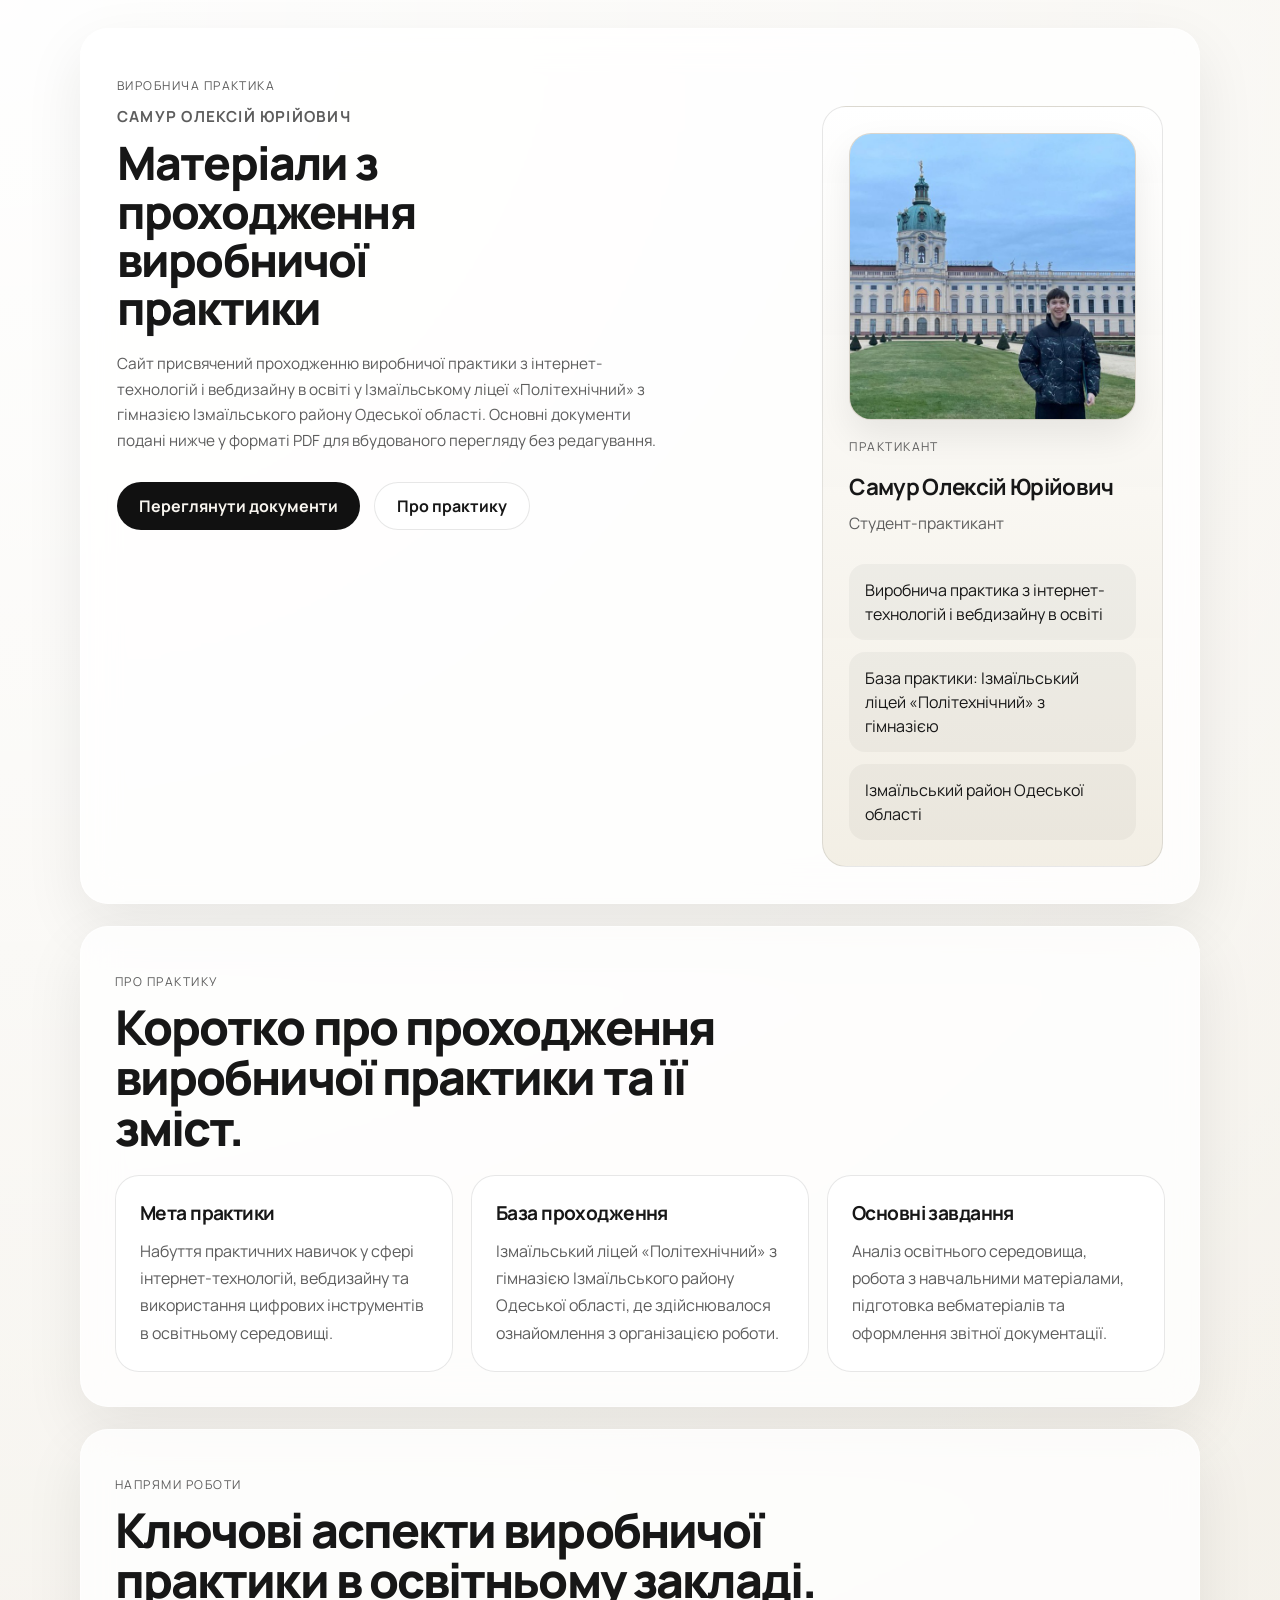
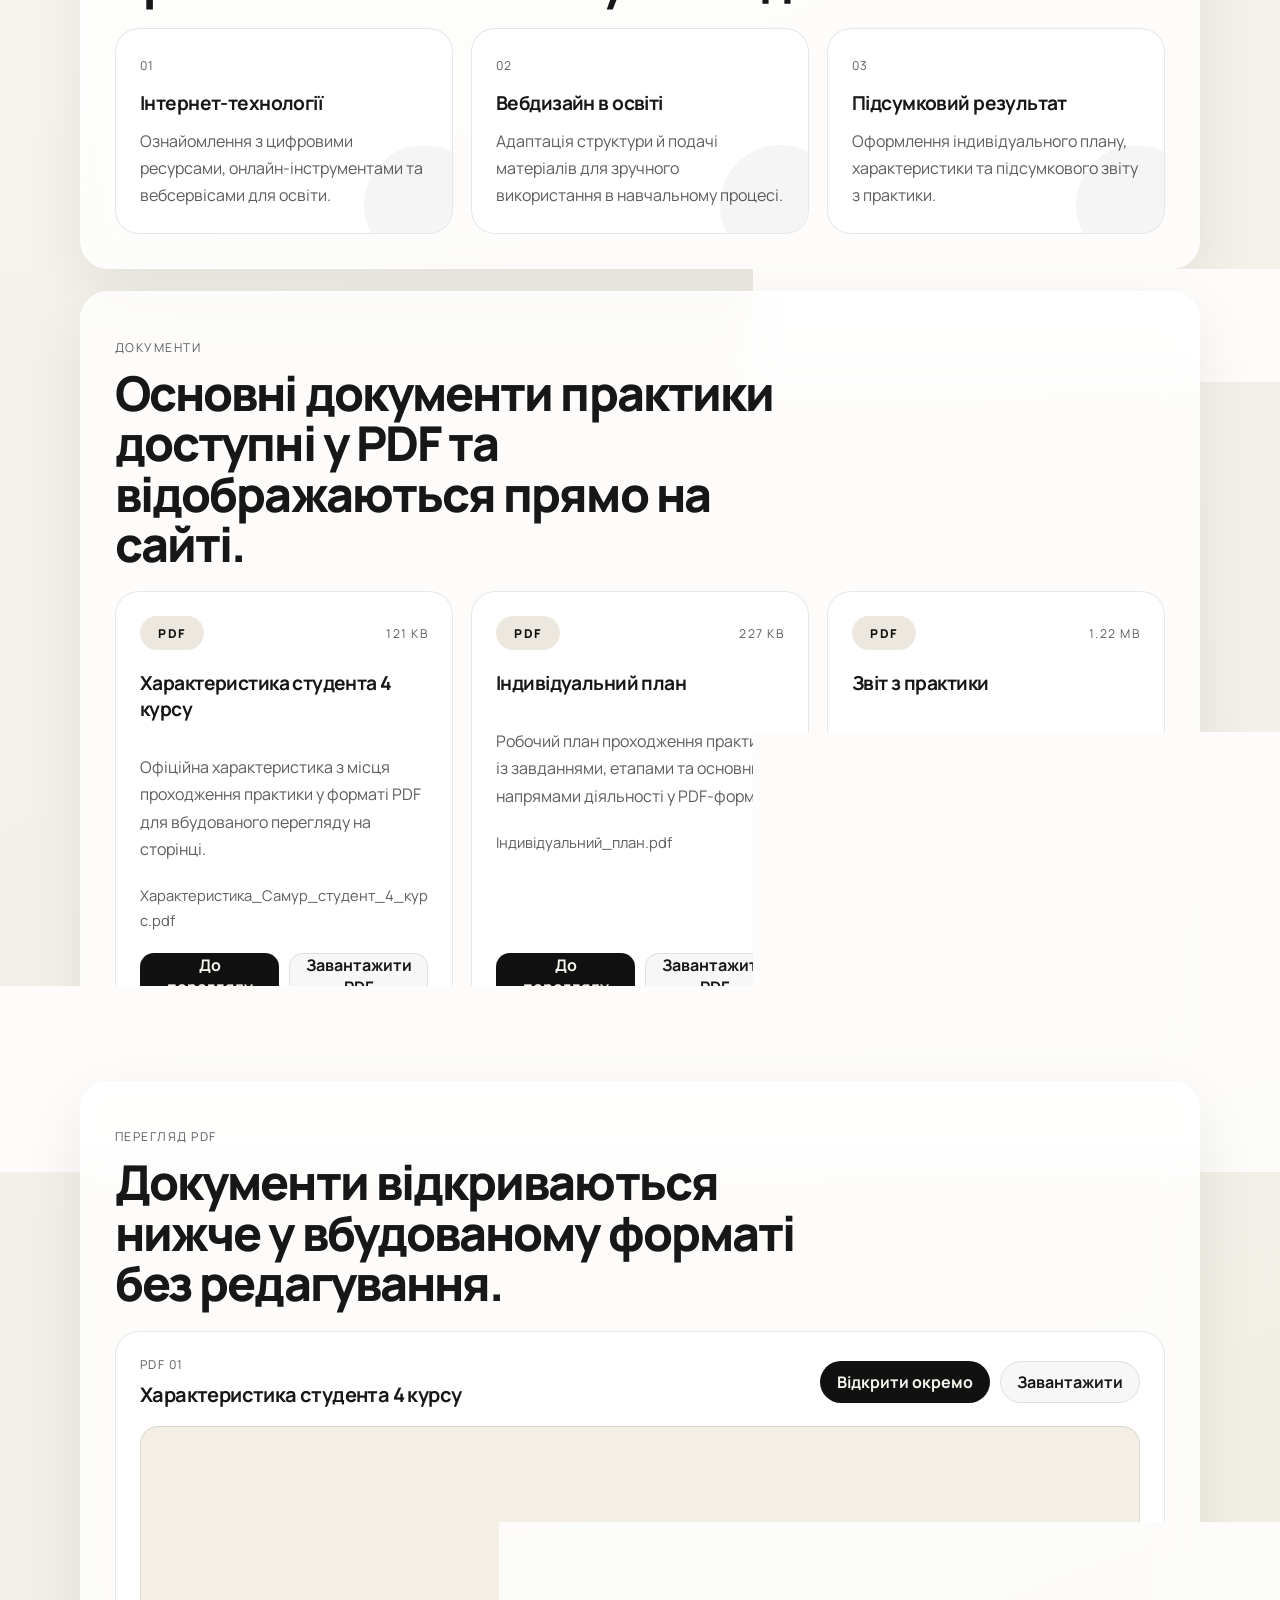
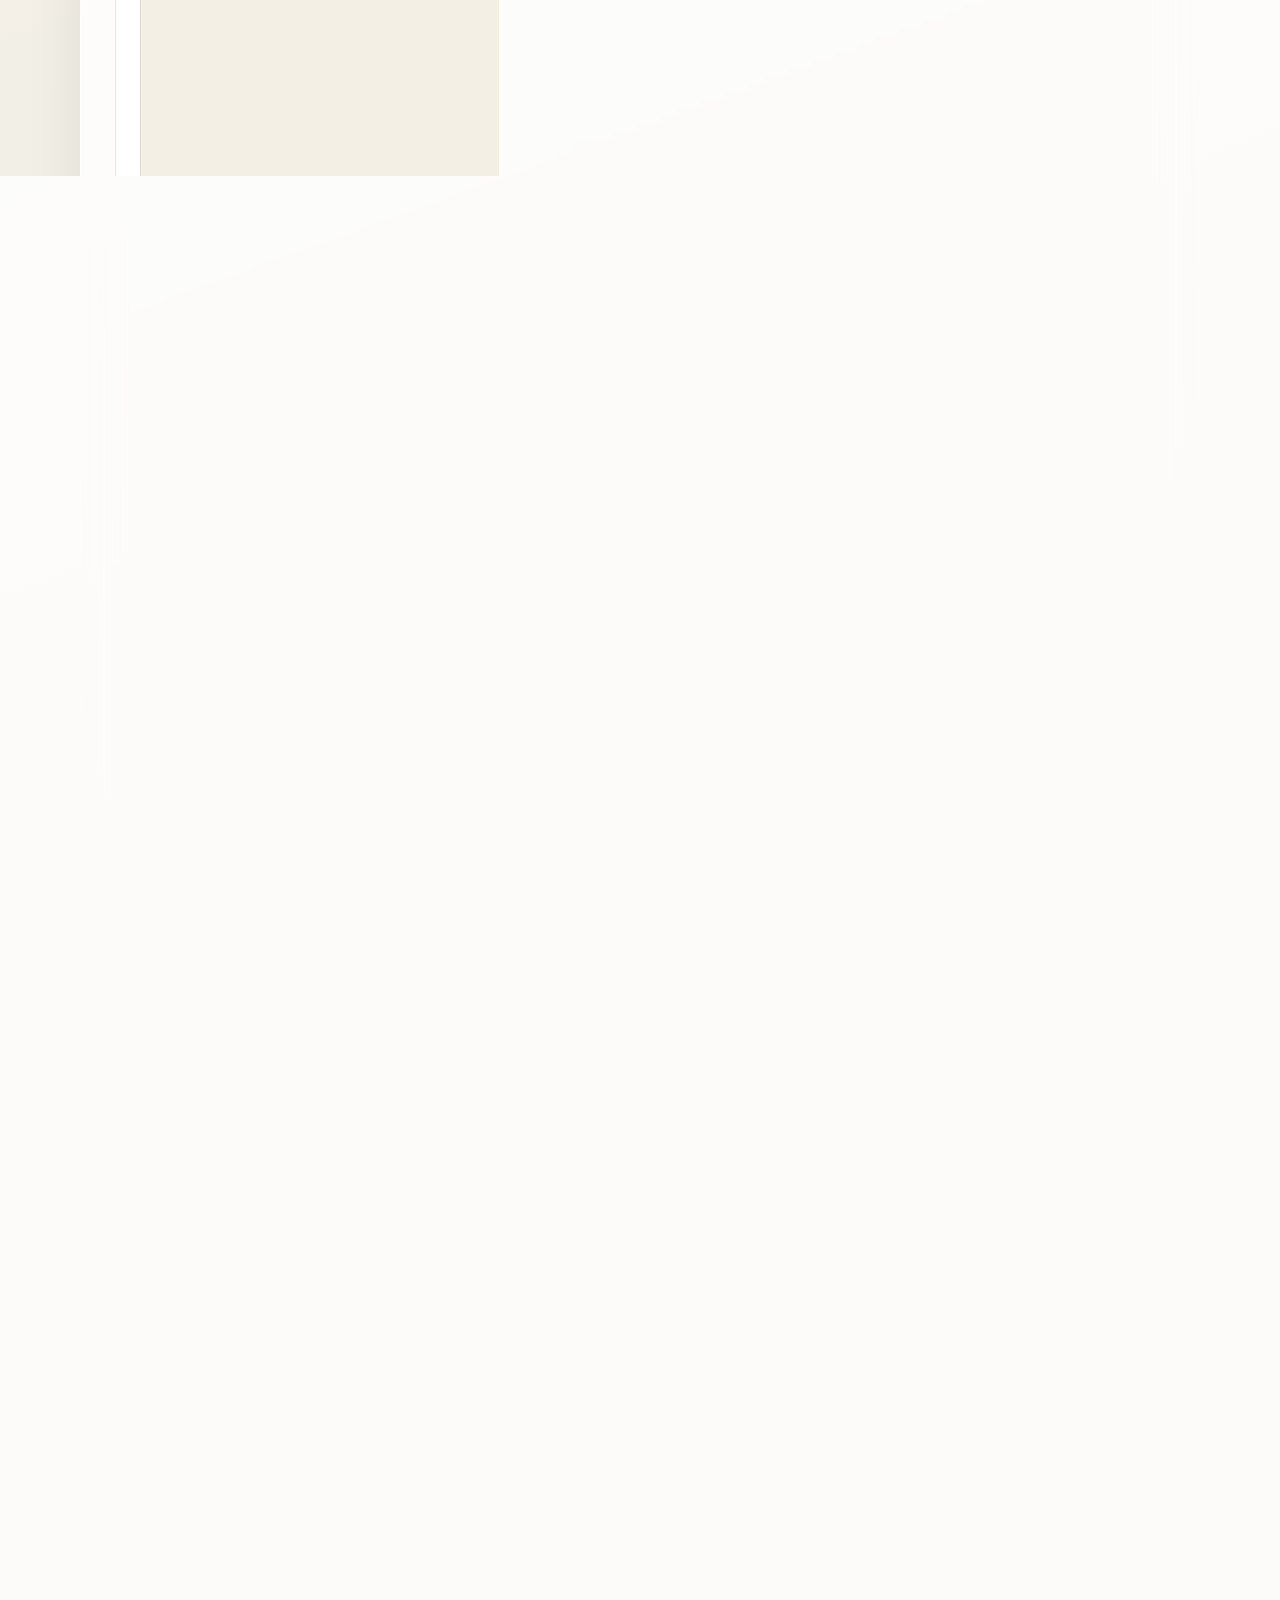
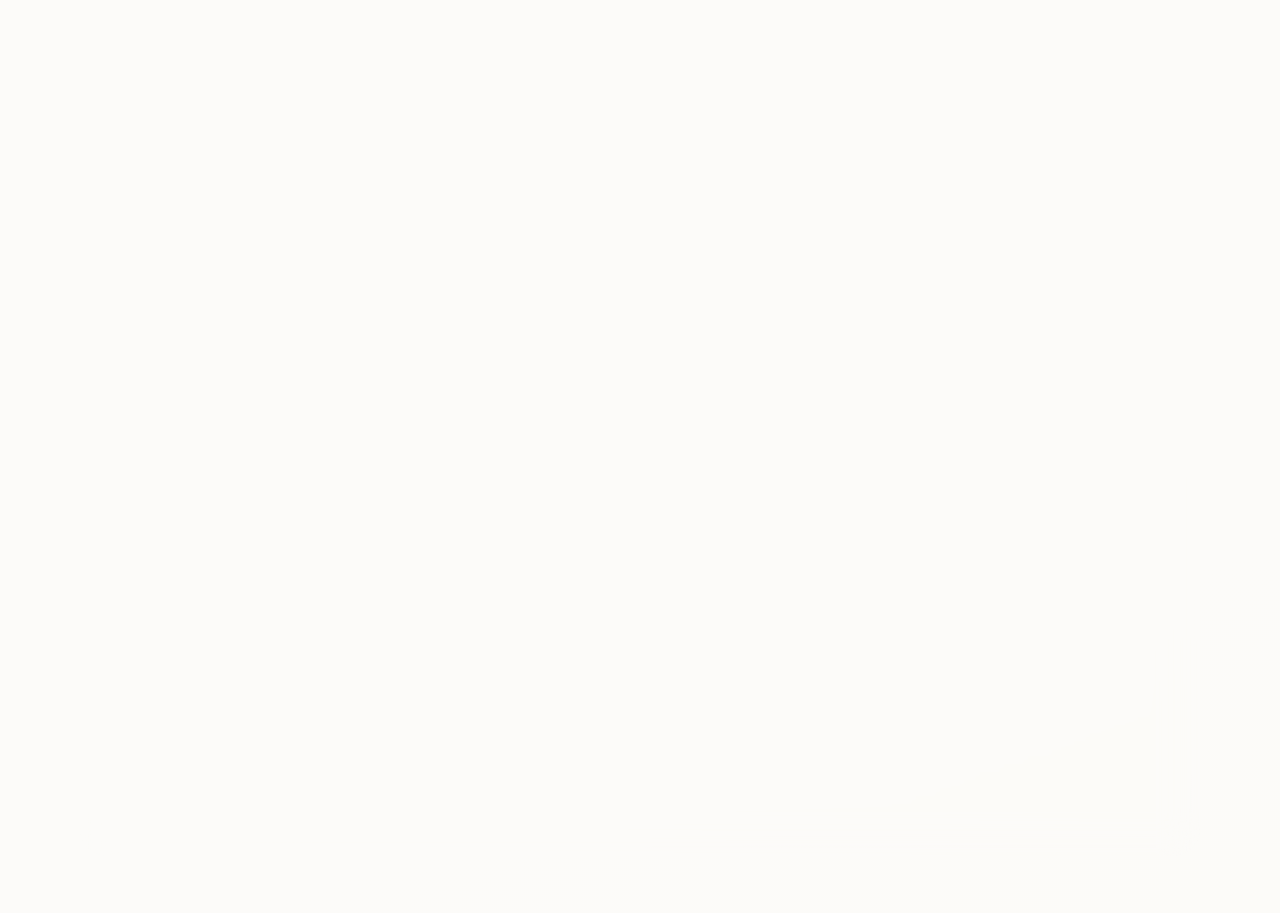
==== index.html @ f50f692e "Working website" ====
<!DOCTYPE html>
<html lang="uk">
<head>
    <meta charset="UTF-8">
    <meta name="viewport" content="width=device-width, initial-scale=1.0">
    <title>Матеріали виробничої практики</title>
    <link rel="preconnect" href="https://fonts.googleapis.com">
    <link rel="preconnect" href="https://fonts.gstatic.com" crossorigin>
    <link href="https://fonts.googleapis.com/css2?family=Manrope:wght@400;500;600;700;800&display=swap" rel="stylesheet">
    <link rel="stylesheet" href="styles.css">
</head>
<body>
    <div class="page-shell">
        <header class="hero">
            <p class="eyebrow">Виробнича практика</p>
            <div class="hero-layout">
                <div class="hero-copy">
                    <p class="hero-name">Самур Олексій Юрійович</p>
                    <h1>Матеріали з проходження виробничої практики</h1>
                    <p class="hero-text">
                        Сайт присвячений проходженню виробничої практики з інтернет-технологій
                        і вебдизайну в освіті у Ізмаїльському ліцеї «Політехнічний» з гімназією
                        Ізмаїльського району Одеської області. Основні документи подані нижче
                        у форматі PDF для вбудованого перегляду без редагування.
                    </p>
                    <div class="hero-actions">
                        <a class="button button-dark" href="#documents">Переглянути документи</a>
                        <a class="button button-light" href="#about">Про практику</a>
                    </div>
                </div>
                <aside class="hero-card">
                    <figure class="hero-photo-wrap">
                        <img class="hero-photo" src="assets/profile-photo.jpg" alt="Самур Олексій Юрійович">
                    </figure>
                    <span class="card-label">Практикант</span>
                    <h2>Самур Олексій Юрійович</h2>
                    <p class="hero-role">Студент-практикант</p>
                    <ul class="facts">
                        <li>Виробнича практика з інтернет-технологій і вебдизайну в освіті</li>
                        <li>База практики: Ізмаїльський ліцей «Політехнічний» з гімназією</li>
                        <li>Ізмаїльський район Одеської області</li>
                    </ul>
                </aside>
            </div>
        </header>

        <main>
            <section class="section" id="about">
                <div class="section-heading">
                    <p class="section-label">Про практику</p>
                    <h2>Коротко про проходження виробничої практики та її зміст.</h2>
                </div>
                <div class="about-grid">
                    <article class="about-card">
                        <h3>Мета практики</h3>
                        <p>
                            Набуття практичних навичок у сфері інтернет-технологій, вебдизайну
                            та використання цифрових інструментів в освітньому середовищі.
                        </p>
                    </article>
                    <article class="about-card">
                        <h3>База проходження</h3>
                        <p>
                            Ізмаїльський ліцей «Політехнічний» з гімназією Ізмаїльського району
                            Одеської області, де здійснювалося ознайомлення з організацією роботи.
                        </p>
                    </article>
                    <article class="about-card">
                        <h3>Основні завдання</h3>
                        <p>
                            Аналіз освітнього середовища, робота з навчальними матеріалами,
                            підготовка вебматеріалів та оформлення звітної документації.
                        </p>
                    </article>
                </div>
            </section>

            <section class="section">
                <div class="section-heading">
                    <p class="section-label">Напрями роботи</p>
                    <h2>Ключові аспекти виробничої практики в освітньому закладі.</h2>
                </div>
                <div class="focus-grid">
                    <article class="focus-card">
                        <span class="focus-number">01</span>
                        <h3>Інтернет-технології</h3>
                        <p>Ознайомлення з цифровими ресурсами, онлайн-інструментами та вебсервісами для освіти.</p>
                    </article>
                    <article class="focus-card">
                        <span class="focus-number">02</span>
                        <h3>Вебдизайн в освіті</h3>
                        <p>Адаптація структури й подачі матеріалів для зручного використання в навчальному процесі.</p>
                    </article>
                    <article class="focus-card">
                        <span class="focus-number">03</span>
                        <h3>Підсумковий результат</h3>
                        <p>Оформлення індивідуального плану, характеристики та підсумкового звіту з практики.</p>
                    </article>
                </div>
            </section>

            <section class="section" id="documents">
                <div class="section-heading">
                    <p class="section-label">Документи</p>
                    <h2>Основні документи практики доступні у PDF та відображаються прямо на сайті.</h2>
                </div>
                <div class="documents-grid">
                    <article class="document-card">
                        <div class="document-top">
                            <span class="document-type">PDF</span>
                            <span class="document-size">121 KB</span>
                        </div>
                        <h3>Характеристика студента 4 курсу</h3>
                        <p>
                            Офіційна характеристика з місця проходження практики у форматі PDF
                            для вбудованого перегляду на сторінці.
                        </p>
                        <p class="document-name">Характеристика_Самур_студент_4_курс.pdf</p>
                        <div class="document-actions">
                            <a href="#pdf-characteristic">До перегляду</a>
                            <a href="pdfs/characteristic.pdf" download="Характеристика_Самур_студент_4_курс.pdf">Завантажити PDF</a>
                        </div>
                    </article>

                    <article class="document-card">
                        <div class="document-top">
                            <span class="document-type">PDF</span>
                            <span class="document-size">227 KB</span>
                        </div>
                        <h3>Індивідуальний план</h3>
                        <p>
                            Робочий план проходження практики із завданнями, етапами
                            та основними напрямами діяльності у PDF-форматі.
                        </p>
                        <p class="document-name">Індивідуальний_план.pdf</p>
                        <div class="document-actions">
                            <a href="#pdf-plan">До перегляду</a>
                            <a href="pdfs/plan.pdf" download="Індивідуальний_план.pdf">Завантажити PDF</a>
                        </div>
                    </article>

                    <article class="document-card">
                        <div class="document-top">
                            <span class="document-type">PDF</span>
                            <span class="document-size">1.22 MB</span>
                        </div>
                        <h3>Звіт з практики</h3>
                        <p>
                            Підсумковий звіт із результатами виконаної роботи під час
                            виробничої практики, підготовлений для вбудованого перегляду.
                        </p>
                        <p class="document-name">Звіт_з_Практики_Самур.pdf</p>
                        <div class="document-actions">
                            <a href="#pdf-report">До перегляду</a>
                            <a href="pdfs/report.pdf" download="Звіт_з_Практики_Самур.pdf">Завантажити PDF</a>
                        </div>
                    </article>
                </div>
            </section>

            <section class="section" id="pdf-viewers">
                <div class="section-heading">
                    <p class="section-label">Перегляд PDF</p>
                    <h2>Документи відкриваються нижче у вбудованому форматі без редагування.</h2>
                </div>
                <div class="viewer-stack">
                    <article class="viewer-card" id="pdf-characteristic">
                        <div class="viewer-head">
                            <div class="viewer-copy">
                                <p class="viewer-label">PDF 01</p>
                                <h3>Характеристика студента 4 курсу</h3>
                            </div>
                            <div class="viewer-links">
                                <a href="pdfs/characteristic.pdf" target="_blank" rel="noopener noreferrer">Відкрити окремо</a>
                                <a href="pdfs/characteristic.pdf" download="Характеристика_Самур_студент_4_курс.pdf">Завантажити</a>
                            </div>
                        </div>
                        <iframe
                            class="pdf-frame"
                            src="pdfs/characteristic.pdf#toolbar=0&navpanes=0&view=FitH"
                            title="Характеристика студента 4 курсу"
                            loading="lazy"
                        ></iframe>
                    </article>

                    <article class="viewer-card" id="pdf-plan">
                        <div class="viewer-head">
                            <div class="viewer-copy">
                                <p class="viewer-label">PDF 02</p>
                                <h3>Індивідуальний план</h3>
                            </div>
                            <div class="viewer-links">
                                <a href="pdfs/plan.pdf" target="_blank" rel="noopener noreferrer">Відкрити окремо</a>
                                <a href="pdfs/plan.pdf" download="Індивідуальний_план.pdf">Завантажити</a>
                            </div>
                        </div>
                        <iframe
                            class="pdf-frame"
                            src="pdfs/plan.pdf#toolbar=0&navpanes=0&view=FitH"
                            title="Індивідуальний план"
                            loading="lazy"
                        ></iframe>
                    </article>

                    <article class="viewer-card" id="pdf-report">
                        <div class="viewer-head">
                            <div class="viewer-copy">
                                <p class="viewer-label">PDF 03</p>
                                <h3>Звіт з практики</h3>
                            </div>
                            <div class="viewer-links">
                                <a href="pdfs/report.pdf" target="_blank" rel="noopener noreferrer">Відкрити окремо</a>
                                <a href="pdfs/report.pdf" download="Звіт_з_Практики_Самур.pdf">Завантажити</a>
                            </div>
                        </div>
                        <iframe
                            class="pdf-frame"
                            src="pdfs/report.pdf#toolbar=0&navpanes=0&view=FitH"
                            title="Звіт з практики"
                            loading="lazy"
                        ></iframe>
                    </article>
                </div>
            </section>
        </main>
    </div>
</body>
</html>
---- styles.css ----
:root {
    --bg: #f5f3ee;
    --surface: rgba(255, 255, 255, 0.78);
    --surface-strong: #ffffff;
    --text: #171717;
    --muted: #5d5d5d;
    --line: rgba(23, 23, 23, 0.1);
    --accent: #111111;
    --accent-soft: #ece8df;
    --shadow: 0 22px 60px rgba(24, 24, 24, 0.08);
}

* {
    box-sizing: border-box;
}

html {
    scroll-behavior: smooth;
}

body {
    margin: 0;
    font-family: "Manrope", sans-serif;
    color: var(--text);
    background:
        radial-gradient(circle at top left, rgba(255, 255, 255, 0.95), transparent 34%),
        linear-gradient(160deg, #f7f5f0 0%, #efeae0 100%);
    min-height: 100vh;
    overflow-x: hidden;
}

a {
    color: inherit;
    text-decoration: none;
}

.page-shell {
    width: min(1120px, calc(100% - 24px));
    margin: 0 auto;
    padding: clamp(12px, 3vw, 28px) 0 clamp(28px, 5vw, 56px);
}

.hero,
.section {
    background: var(--surface);
    backdrop-filter: blur(18px);
    border: 1px solid rgba(255, 255, 255, 0.55);
    border-radius: clamp(20px, 3vw, 28px);
    box-shadow: var(--shadow);
}

.hero {
    padding: clamp(22px, 4vw, 36px);
}

.eyebrow,
.section-label,
.card-label,
.document-type,
.document-size,
.focus-number {
    letter-spacing: 0.12em;
    text-transform: uppercase;
    font-size: 0.76rem;
}

.eyebrow,
.section-label,
.card-label,
.document-size,
.focus-number {
    color: var(--muted);
}

.hero-layout {
    display: grid;
    grid-template-columns: minmax(0, 1.8fr) minmax(280px, 0.9fr);
    gap: clamp(18px, 2.8vw, 24px);
    align-items: stretch;
}

.hero-name {
    margin: 0 0 12px;
    font-size: 0.95rem;
    font-weight: 700;
    letter-spacing: 0.08em;
    text-transform: uppercase;
    color: var(--muted);
}

.hero-copy h1,
.section-heading h2 {
    margin: 0;
    line-height: 1.05;
    font-weight: 800;
    letter-spacing: -0.04em;
}

.hero-copy h1 {
    font-size: clamp(1.9rem, 3.6vw, 3.1rem);
    max-width: 10ch;
}

.hero-text {
    margin: 18px 0 0;
    max-width: 560px;
    color: var(--muted);
    font-size: clamp(0.96rem, 1.15vw, 1.02rem);
    line-height: 1.68;
}

.hero-actions {
    display: flex;
    flex-wrap: wrap;
    gap: 14px;
    margin-top: 28px;
}

.button {
    display: inline-flex;
    align-items: center;
    justify-content: center;
    min-height: 48px;
    padding: 0 22px;
    border-radius: 999px;
    font-weight: 700;
    text-align: center;
    transition: transform 0.2s ease, background-color 0.2s ease, color 0.2s ease;
}

.button:hover,
.button:focus-visible,
.document-actions a:hover,
.document-actions a:focus-visible {
    transform: translateY(-2px);
}

.button-dark {
    background: var(--accent);
    color: #f8f5ef;
}

.button-light {
    background: rgba(255, 255, 255, 0.7);
    border: 1px solid var(--line);
}

.hero-card,
.about-card,
.focus-card,
.document-card {
    background: var(--surface-strong);
    border: 1px solid var(--line);
    border-radius: 24px;
    min-width: 0;
}

.hero-card {
    padding: 26px;
    display: flex;
    flex-direction: column;
    justify-content: space-between;
    background:
        linear-gradient(180deg, rgba(255, 255, 255, 0.98) 0%, rgba(242, 238, 228, 0.96) 100%);
}

.hero-photo-wrap {
    margin: 0 0 18px;
}

.hero-photo {
    display: block;
    width: 100%;
    aspect-ratio: 1 / 1;
    object-fit: cover;
    object-position: center;
    border-radius: 22px;
    border: 1px solid rgba(17, 17, 17, 0.08);
    box-shadow: 0 16px 36px rgba(16, 16, 16, 0.08);
    background: #ebe6dc;
}

.hero-card h2 {
    margin: 16px 0 0;
    font-size: 1.4rem;
    letter-spacing: -0.03em;
}

.hero-role {
    margin: 10px 0 0;
    color: var(--muted);
    font-size: 0.98rem;
    line-height: 1.5;
}

.facts {
    margin: 28px 0 0;
    padding: 0;
    list-style: none;
    display: grid;
    gap: 12px;
}

.facts li {
    padding: 14px 16px;
    border-radius: 16px;
    background: rgba(17, 17, 17, 0.04);
    line-height: 1.5;
}

.section {
    margin-top: 22px;
    padding: clamp(22px, 4vw, 34px);
}

.section-heading {
    margin-bottom: 22px;
}

.section-heading h2 {
    font-size: clamp(1.8rem, 4vw, 3rem);
    max-width: 22ch;
}

.about-grid,
.focus-grid,
.documents-grid,
.viewer-stack {
    display: grid;
    gap: 18px;
}

.about-grid {
    grid-template-columns: repeat(3, minmax(0, 1fr));
}

.focus-grid {
    grid-template-columns: repeat(3, minmax(0, 1fr));
}

.documents-grid {
    grid-template-columns: repeat(3, minmax(0, 1fr));
}

.about-card,
.focus-card,
.document-card {
    padding: 24px;
}

.about-card h3,
.focus-card h3,
.document-card h3 {
    margin: 0 0 12px;
    font-size: 1.2rem;
    letter-spacing: -0.03em;
}

.about-card p,
.focus-card p,
.document-card p {
    margin: 0;
    color: var(--muted);
    line-height: 1.7;
}

.document-name {
    font-size: 0.92rem;
    color: var(--text);
    word-break: break-word;
    overflow-wrap: anywhere;
}

.focus-card {
    position: relative;
    overflow: hidden;
}

.focus-card::after {
    content: "";
    position: absolute;
    inset: auto -32px -32px auto;
    width: 120px;
    height: 120px;
    border-radius: 50%;
    background: rgba(17, 17, 17, 0.04);
}

.focus-number {
    display: inline-block;
    margin-bottom: 16px;
}

.document-card {
    display: flex;
    flex-direction: column;
    justify-content: space-between;
    gap: 20px;
}

.viewer-stack {
    grid-template-columns: 1fr;
}

.viewer-card {
    padding: 24px;
    background: var(--surface-strong);
    border: 1px solid var(--line);
    border-radius: 24px;
    scroll-margin-top: 22px;
}

.viewer-head {
    display: flex;
    align-items: center;
    justify-content: space-between;
    gap: 18px;
    margin-bottom: 18px;
}

.viewer-copy h3,
.viewer-label {
    margin: 0;
}

.viewer-label {
    margin-bottom: 8px;
    font-size: 0.76rem;
    letter-spacing: 0.12em;
    text-transform: uppercase;
    color: var(--muted);
}

.viewer-copy h3 {
    font-size: 1.25rem;
    letter-spacing: -0.03em;
}

.viewer-links {
    display: flex;
    flex-wrap: wrap;
    gap: 10px;
}

.viewer-links a {
    min-height: 42px;
    padding: 0 16px;
    display: inline-flex;
    align-items: center;
    justify-content: center;
    border-radius: 999px;
    border: 1px solid var(--line);
    background: rgba(17, 17, 17, 0.03);
    font-weight: 700;
    text-align: center;
    transition: transform 0.2s ease, background-color 0.2s ease;
}

.viewer-links a:hover,
.viewer-links a:focus-visible {
    transform: translateY(-2px);
}

.viewer-links a:first-child {
    background: var(--accent);
    color: #f8f5ef;
}

.pdf-frame {
    width: 100%;
    height: 760px;
    border: 1px solid var(--line);
    border-radius: 18px;
    background: #f4efe5;
}

.document-top {
    display: flex;
    align-items: center;
    justify-content: space-between;
    flex-wrap: wrap;
    gap: 16px;
}

.document-type {
    display: inline-flex;
    align-items: center;
    justify-content: center;
    min-width: 64px;
    min-height: 34px;
    padding: 0 12px;
    border-radius: 999px;
    background: var(--accent-soft);
    color: var(--accent);
    font-weight: 800;
}

.document-actions {
    display: flex;
    gap: 10px;
    margin-top: auto;
}

.document-actions a {
    flex: 1;
    min-height: 44px;
    display: inline-flex;
    align-items: center;
    justify-content: center;
    padding: 0 14px;
    border-radius: 14px;
    border: 1px solid var(--line);
    background: rgba(17, 17, 17, 0.03);
    font-weight: 700;
    text-align: center;
    color: inherit;
    transition: transform 0.2s ease, background-color 0.2s ease;
}

.document-actions > :first-child {
    background: var(--accent);
    color: #f8f5ef;
}

@media (max-width: 1120px) {
    .hero-layout {
        grid-template-columns: minmax(0, 1.35fr) minmax(260px, 0.95fr);
    }

    .about-grid,
    .focus-grid {
        grid-template-columns: repeat(2, minmax(0, 1fr));
    }

    .documents-grid {
        grid-template-columns: repeat(2, minmax(0, 1fr));
    }
}

@media (max-width: 960px) {
    .hero-layout {
        grid-template-columns: 1fr;
    }

    .hero-copy h1,
    .section-heading h2 {
        max-width: none;
    }

    .hero-card {
        max-width: none;
    }
}

@media (max-width: 760px) {
    .about-grid,
    .focus-grid,
    .documents-grid {
        grid-template-columns: 1fr;
    }

    .hero-text {
        line-height: 1.65;
    }

    .viewer-head {
        flex-direction: column;
        align-items: stretch;
    }

    .viewer-links {
        width: 100%;
    }

    .viewer-links a {
        flex: 1;
    }

    .pdf-frame {
        height: 620px;
    }
}

@media (max-width: 640px) {
    .page-shell {
        width: min(100% - 16px, 1120px);
    }

    .eyebrow,
    .section-label,
    .card-label,
    .document-type,
    .document-size,
    .focus-number {
        font-size: 0.7rem;
    }

    .hero,
    .section {
        padding: 20px;
        border-radius: 22px;
    }

    .hero-card,
    .about-card,
    .focus-card,
    .document-card,
    .viewer-card {
        padding: 18px;
        border-radius: 20px;
    }

    .hero-actions,
    .document-actions {
        flex-direction: column;
    }

    .hero-actions .button,
    .document-actions a {
        width: 100%;
    }

    .viewer-links {
        flex-direction: column;
    }

    .viewer-links a {
        width: 100%;
    }

    .hero-copy h1 {
        font-size: clamp(1.7rem, 7.5vw, 2.35rem);
        line-height: 1.02;
    }

    .section-heading {
        margin-bottom: 18px;
    }

    .section-heading h2 {
        font-size: clamp(1.5rem, 7vw, 2.2rem);
    }

    .hero-text,
    .about-card p,
    .focus-card p,
    .document-card p {
        font-size: 0.95rem;
        line-height: 1.6;
    }

    .hero-name {
        font-size: 0.8rem;
        margin-bottom: 10px;
    }

    .hero-card h2,
    .about-card h3,
    .focus-card h3,
    .document-card h3,
    .viewer-copy h3 {
        font-size: 1.08rem;
    }

    .hero-photo {
        border-radius: 18px;
    }

    .hero-role {
        font-size: 0.92rem;
    }

    .facts {
        margin-top: 20px;
        gap: 10px;
    }

    .facts li {
        padding: 12px 14px;
    }

    .focus-card::after {
        width: 84px;
        height: 84px;
        inset: auto -18px -18px auto;
    }
}

@media (max-width: 420px) {
    .page-shell {
        width: min(100% - 12px, 1120px);
    }

    .hero,
    .section {
        padding: 16px;
        border-radius: 18px;
    }

    .hero-card,
    .about-card,
    .focus-card,
    .document-card,
    .viewer-card {
        padding: 16px;
        border-radius: 18px;
    }

    .hero-text,
    .about-card p,
    .focus-card p,
    .document-card p,
    .document-name {
        font-size: 0.9rem;
    }

    .hero-name {
        font-size: 0.76rem;
    }

    .button,
    .document-actions a {
        min-height: 42px;
        padding: 10px 14px;
        font-size: 0.95rem;
    }

    .viewer-links a {
        min-height: 42px;
        padding: 10px 14px;
        font-size: 0.95rem;
    }

    .pdf-frame {
        height: 460px;
        border-radius: 14px;
    }

    .hero-photo {
        border-radius: 16px;
    }
}

@media (max-height: 760px) and (min-width: 761px) {
    .page-shell {
        padding-top: 12px;
        padding-bottom: 24px;
    }

    .hero,
    .section {
        padding-top: 24px;
        padding-bottom: 24px;
    }
}
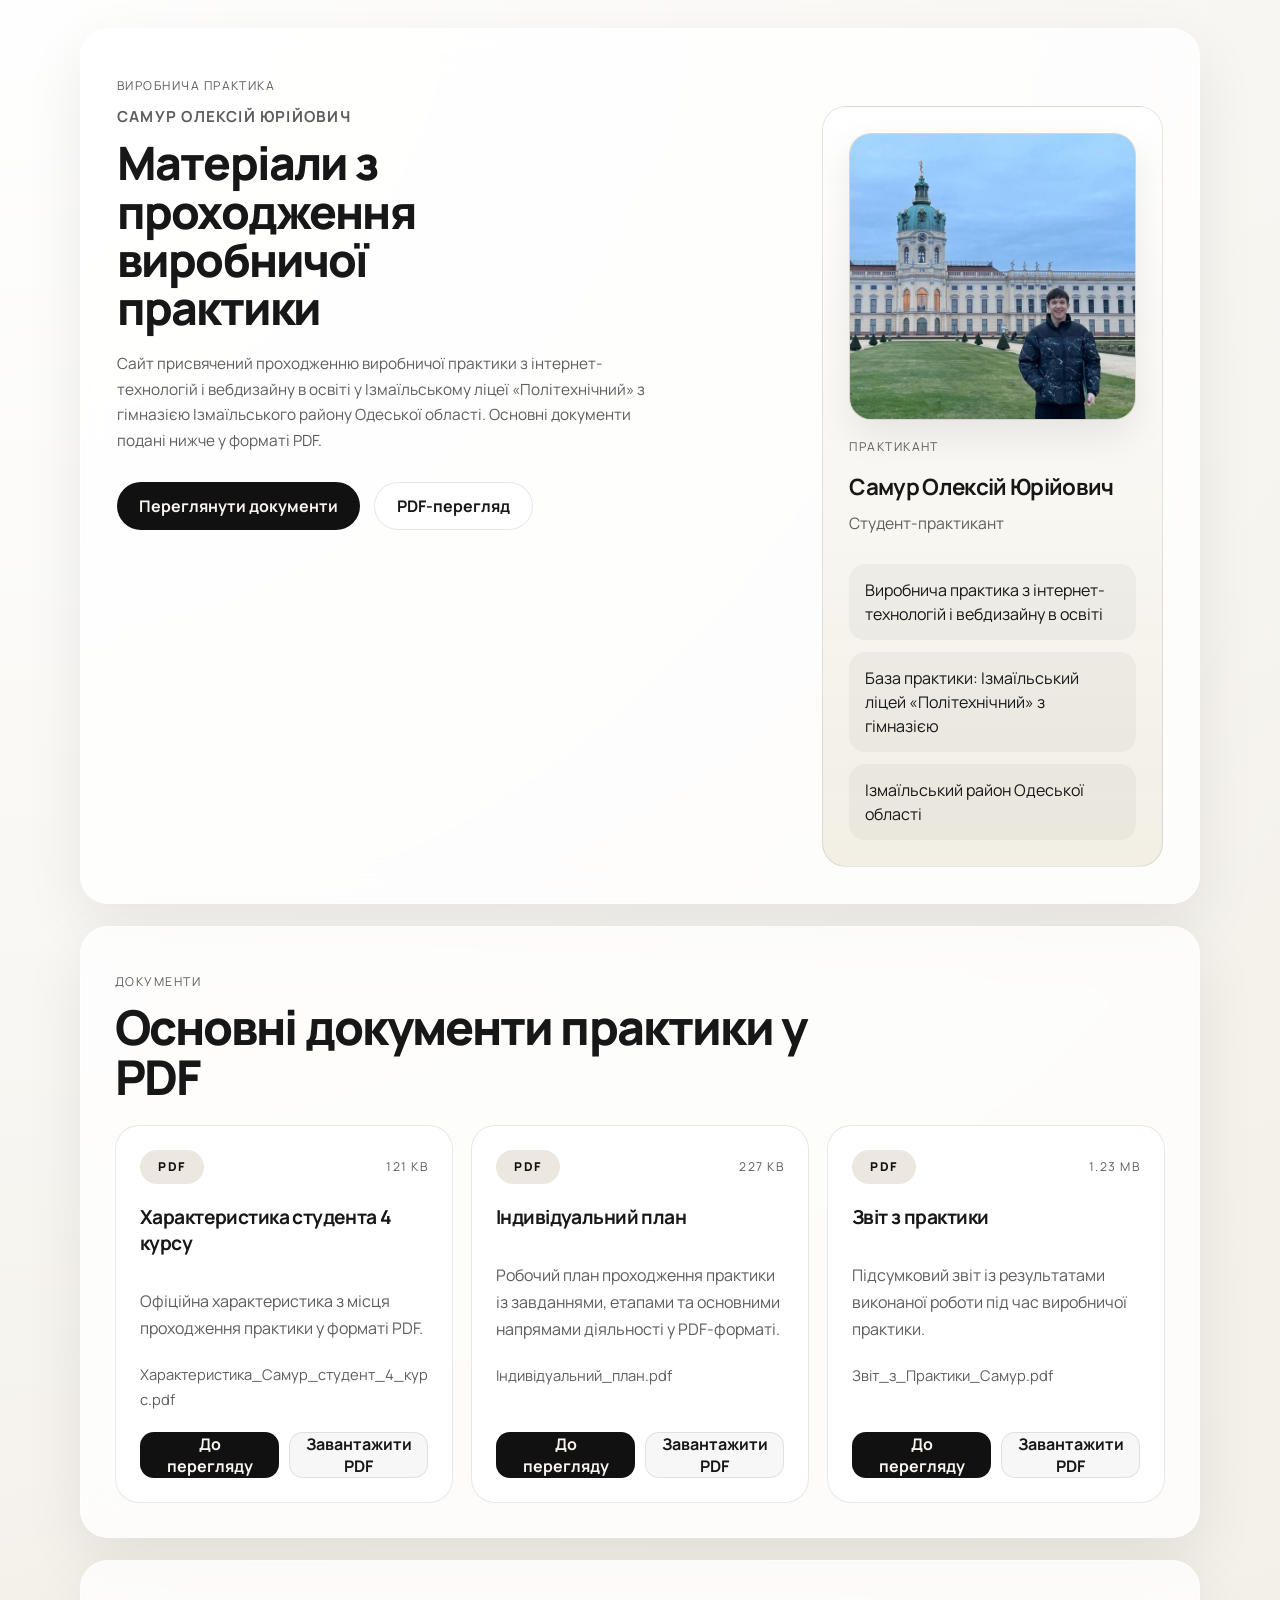
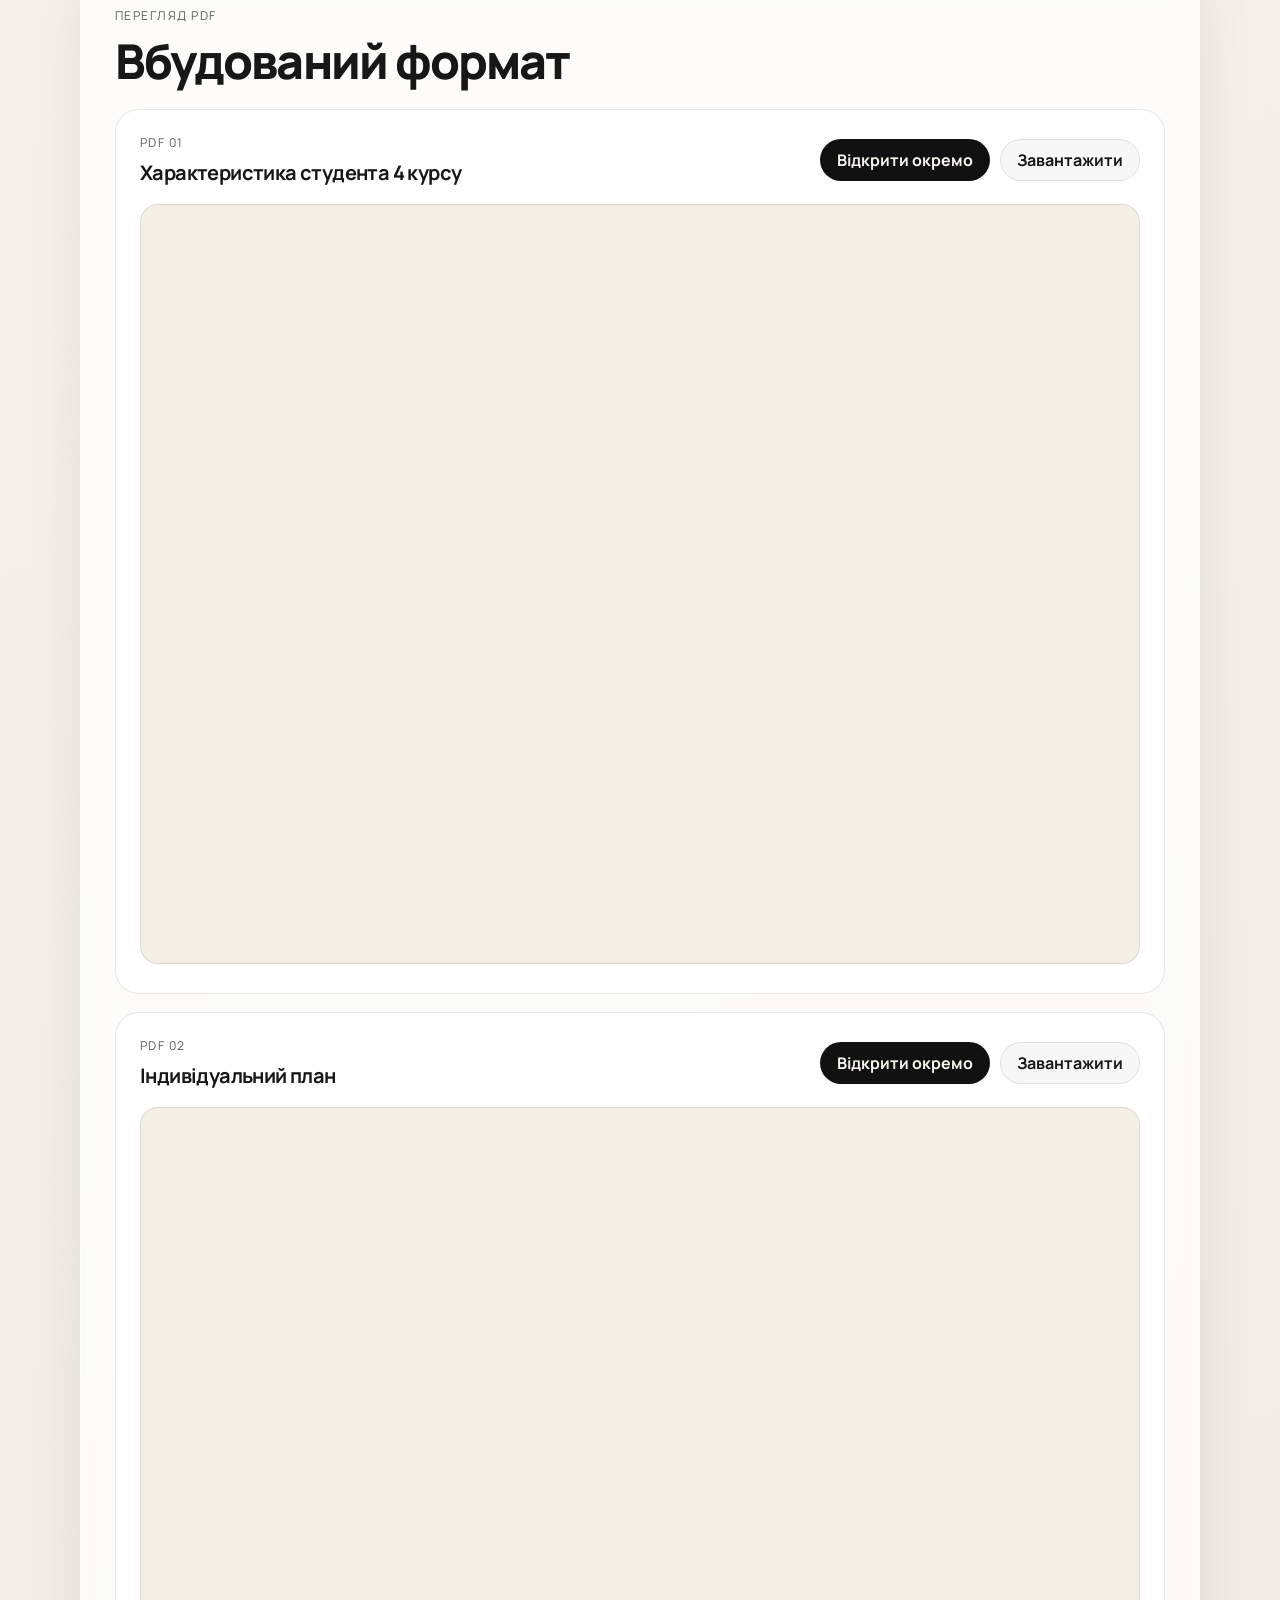
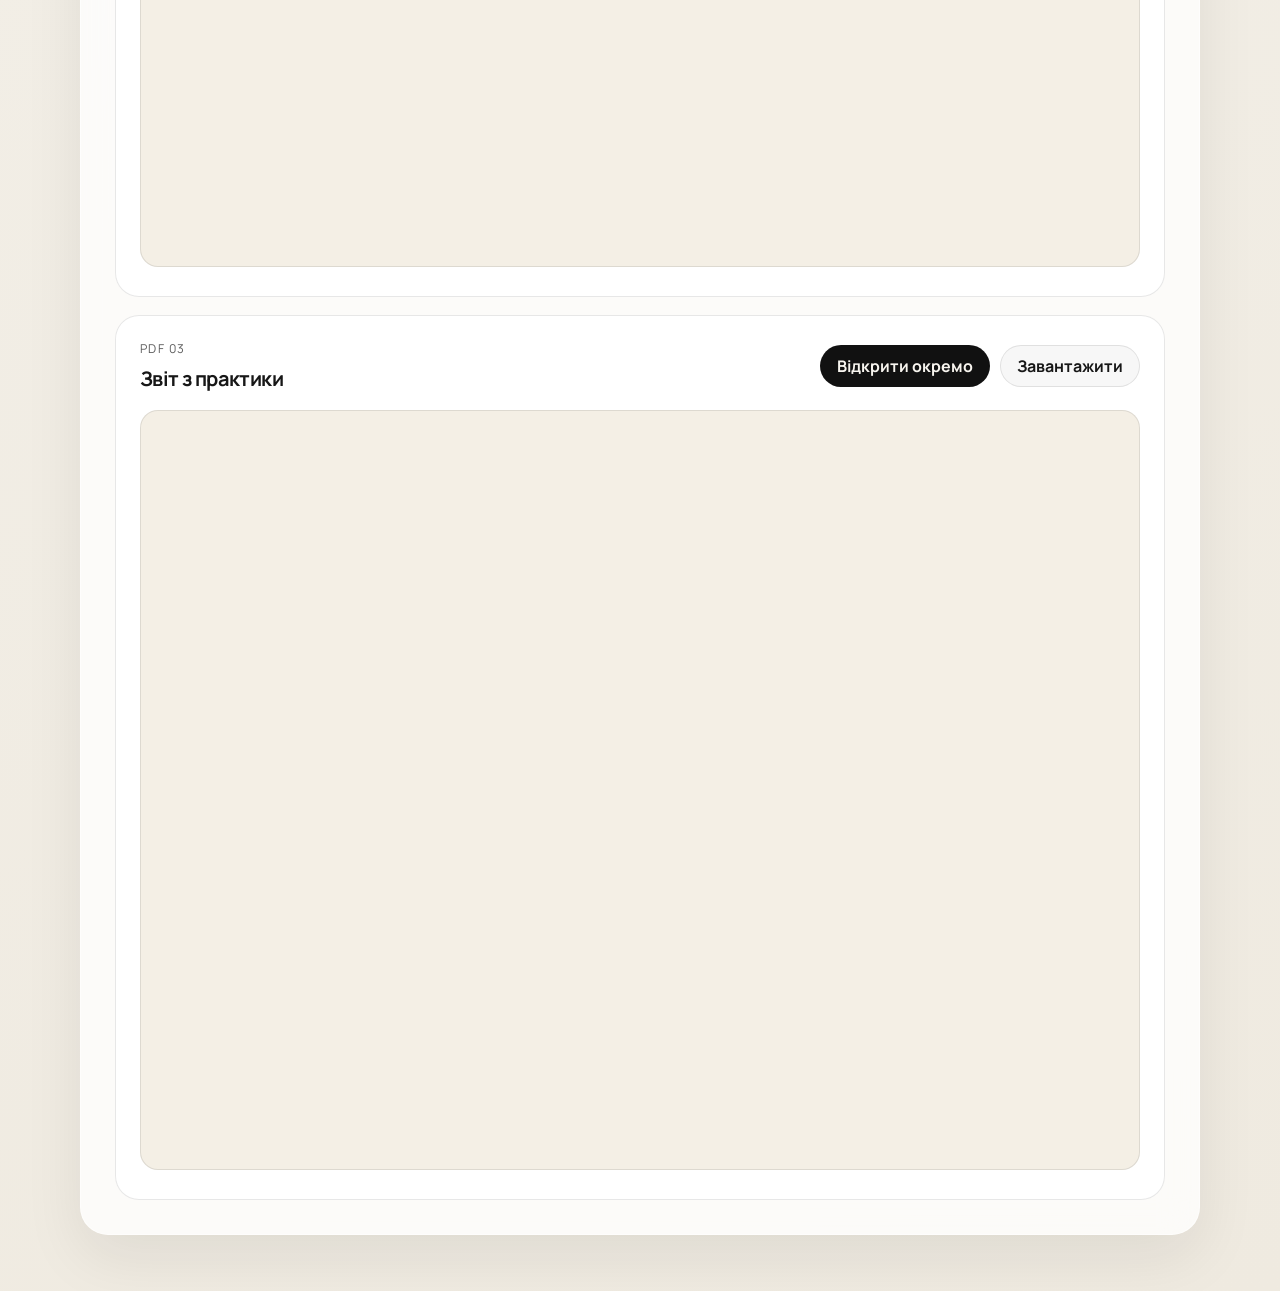
==== commit 6667a6cc: "Text_editing" ====
--- a/index.html
+++ b/index.html
@@ -21,11 +21,11 @@
                         Сайт присвячений проходженню виробничої практики з інтернет-технологій
                         і вебдизайну в освіті у Ізмаїльському ліцеї «Політехнічний» з гімназією
                         Ізмаїльського району Одеської області. Основні документи подані нижче
-                        у форматі PDF для вбудованого перегляду без редагування.
+                        у форматі PDF.
                     </p>
                     <div class="hero-actions">
                         <a class="button button-dark" href="#documents">Переглянути документи</a>
-                        <a class="button button-light" href="#about">Про практику</a>
+                        <a class="button button-light" href="#pdf-viewers">PDF-перегляд</a>
                     </div>
                 </div>
                 <aside class="hero-card">
@@ -45,64 +45,10 @@
         </header>
 
         <main>
-            <section class="section" id="about">
-                <div class="section-heading">
-                    <p class="section-label">Про практику</p>
-                    <h2>Коротко про проходження виробничої практики та її зміст.</h2>
-                </div>
-                <div class="about-grid">
-                    <article class="about-card">
-                        <h3>Мета практики</h3>
-                        <p>
-                            Набуття практичних навичок у сфері інтернет-технологій, вебдизайну
-                            та використання цифрових інструментів в освітньому середовищі.
-                        </p>
-                    </article>
-                    <article class="about-card">
-                        <h3>База проходження</h3>
-                        <p>
-                            Ізмаїльський ліцей «Політехнічний» з гімназією Ізмаїльського району
-                            Одеської області, де здійснювалося ознайомлення з організацією роботи.
-                        </p>
-                    </article>
-                    <article class="about-card">
-                        <h3>Основні завдання</h3>
-                        <p>
-                            Аналіз освітнього середовища, робота з навчальними матеріалами,
-                            підготовка вебматеріалів та оформлення звітної документації.
-                        </p>
-                    </article>
-                </div>
-            </section>
-
-            <section class="section">
-                <div class="section-heading">
-                    <p class="section-label">Напрями роботи</p>
-                    <h2>Ключові аспекти виробничої практики в освітньому закладі.</h2>
-                </div>
-                <div class="focus-grid">
-                    <article class="focus-card">
-                        <span class="focus-number">01</span>
-                        <h3>Інтернет-технології</h3>
-                        <p>Ознайомлення з цифровими ресурсами, онлайн-інструментами та вебсервісами для освіти.</p>
-                    </article>
-                    <article class="focus-card">
-                        <span class="focus-number">02</span>
-                        <h3>Вебдизайн в освіті</h3>
-                        <p>Адаптація структури й подачі матеріалів для зручного використання в навчальному процесі.</p>
-                    </article>
-                    <article class="focus-card">
-                        <span class="focus-number">03</span>
-                        <h3>Підсумковий результат</h3>
-                        <p>Оформлення індивідуального плану, характеристики та підсумкового звіту з практики.</p>
-                    </article>
-                </div>
-            </section>
-
             <section class="section" id="documents">
                 <div class="section-heading">
                     <p class="section-label">Документи</p>
-                    <h2>Основні документи практики доступні у PDF та відображаються прямо на сайті.</h2>
+                    <h2>Основні документи практики у PDF</h2>
                 </div>
                 <div class="documents-grid">
                     <article class="document-card">
@@ -112,8 +58,7 @@
                         </div>
                         <h3>Характеристика студента 4 курсу</h3>
                         <p>
-                            Офіційна характеристика з місця проходження практики у форматі PDF
-                            для вбудованого перегляду на сторінці.
+                            Офіційна характеристика з місця проходження практики у форматі PDF.
                         </p>
                         <p class="document-name">Характеристика_Самур_студент_4_курс.pdf</p>
                         <div class="document-actions">
@@ -142,12 +87,12 @@
                     <article class="document-card">
                         <div class="document-top">
                             <span class="document-type">PDF</span>
-                            <span class="document-size">1.22 MB</span>
+                            <span class="document-size">1.23 MB</span>
                         </div>
                         <h3>Звіт з практики</h3>
                         <p>
                             Підсумковий звіт із результатами виконаної роботи під час
-                            виробничої практики, підготовлений для вбудованого перегляду.
+                            виробничої практики.
                         </p>
                         <p class="document-name">Звіт_з_Практики_Самур.pdf</p>
                         <div class="document-actions">
@@ -161,7 +106,7 @@
             <section class="section" id="pdf-viewers">
                 <div class="section-heading">
                     <p class="section-label">Перегляд PDF</p>
-                    <h2>Документи відкриваються нижче у вбудованому форматі без редагування.</h2>
+                    <h2>Вбудований формат</h2>
                 </div>
                 <div class="viewer-stack">
                     <article class="viewer-card" id="pdf-characteristic">
